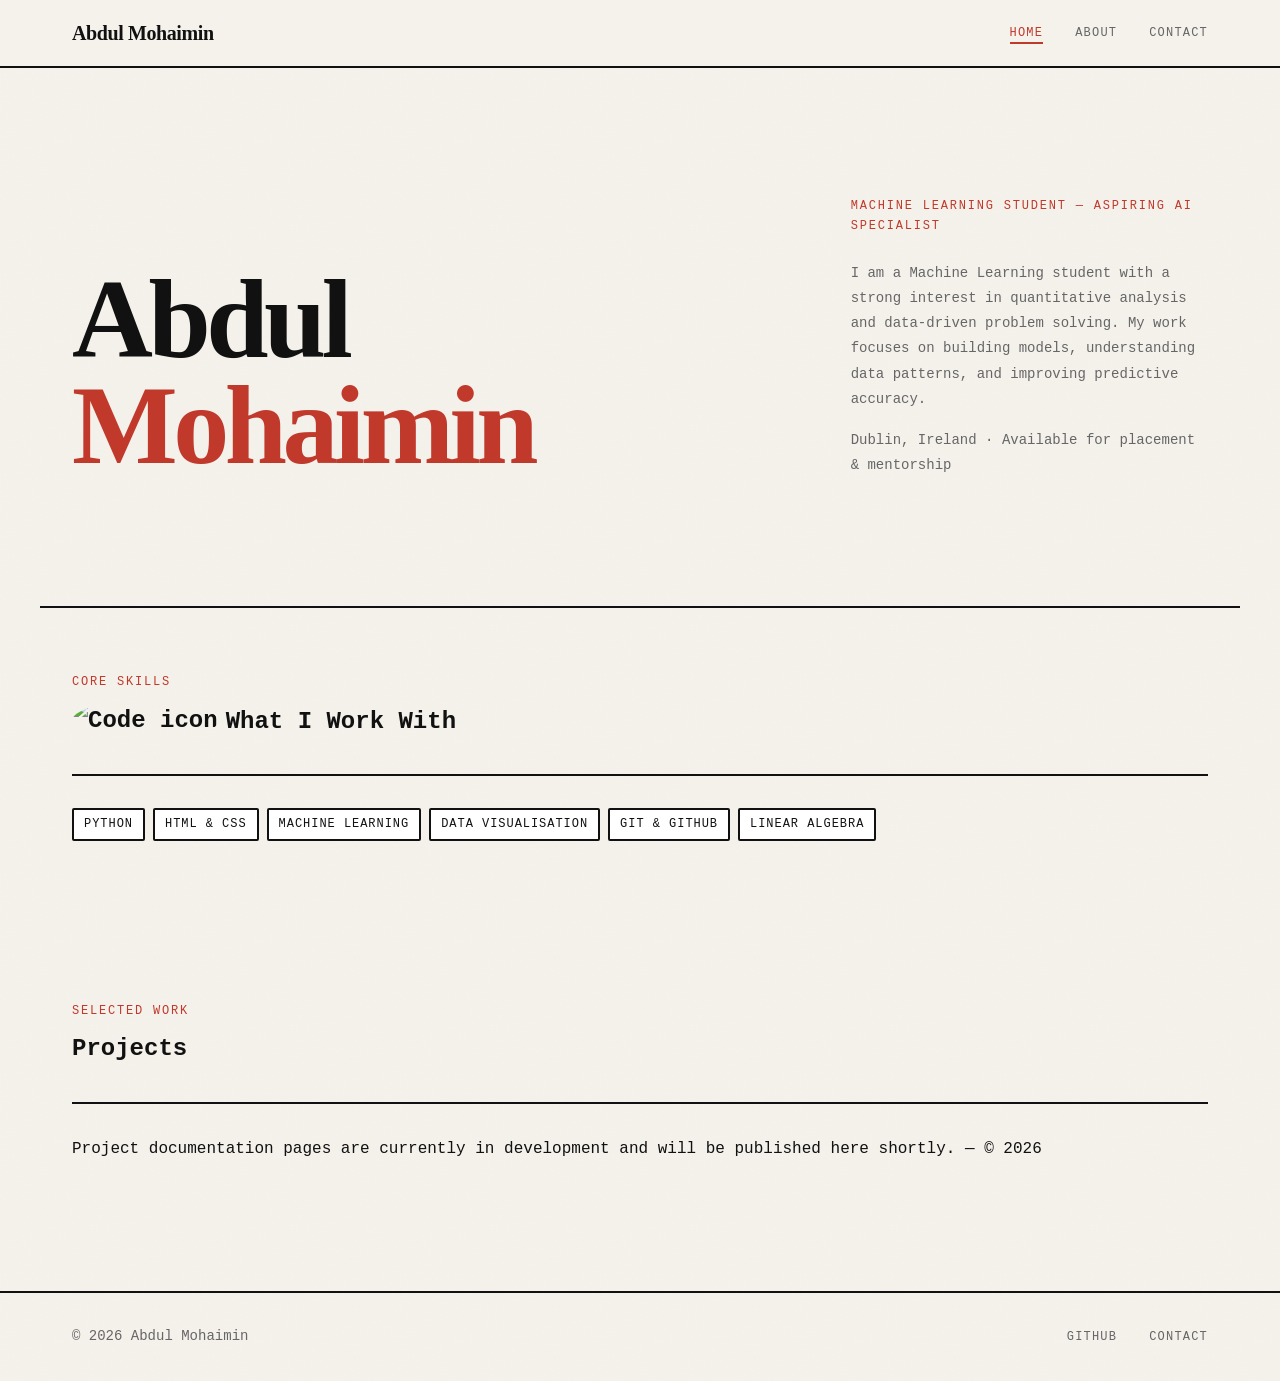
==== index.html @ 0f24d453 "Initial commit" ====
<!DOCTYPE html>
<html lang="en">
<head>
  <meta charset="UTF-8">
  <meta name="viewport" content="width=device-width, initial-scale=1.0">

  <!-- Title that shows in the browser tab -->
  <title>Abdul Mohaimin &mdash; ML Portfolio</title>

  <!-- Linking the shared stylesheet — one CSS file for all pages -->
  <link rel="stylesheet" href="styles.css">
</head>

<body>

  <!-- Header — sits at the top of every page
       I gave it the id="site-header" so I can target it
       specifically in CSS without affecting other elements -->
  <header class="site-header" id="site-header">
    <div class="container">

      <!-- My name as the site logo, links back to homepage -->
      <a href="index.html" class="site-logo">Abdul Mohaimin</a>

      <!-- Main nav — id="main-nav" lets me style it by ID in CSS
           aria-label helps screen readers know what this nav is for -->
      <nav class="site-nav" id="main-nav" aria-label="Primary navigation">
        <ul>
          <!-- class="active" highlights whichever page you're currently on -->
          <li><a href="index.html" class="active">Home</a></li>
          <li><a href="about.html">About</a></li>
          <li><a href="contact.html">Contact</a></li>
        </ul>
      </nav>

    </div>
  </header>


  <!-- Main content — everything the user actually reads goes in here
       id="main-content" is used by the CSS to set a minimum height -->
  <main id="main-content">


    <!-- Intro section — this is the big name + tagline block at the top
         I used a CSS grid to split it into two columns (name | description) -->
    <section class="intro-grid container" aria-labelledby="intro-name">

      <!-- The large heading with my name — split across two lines on purpose
           The <span> wraps my last name so I can colour it differently in CSS -->
      <h1 id="intro-name" class="intro-name">
        Abdul<br>
        <span>Mohaimin</span>
      </h1>

      <!-- Right side of the intro — my role and a short bio
           Using <header> here because it introduces this section -->
      <header class="intro-desc">
        <span class="label">Machine Learning Student &mdash; Aspiring AI Specialist</span>
        <p>I am a Machine Learning student with a strong interest in quantitative
           analysis and data&#8209;driven problem solving. My work focuses on building
           models, understanding data patterns, and improving predictive accuracy.</p>
        <p>Dublin, Ireland &middot; Available for placement &amp; mentorship</p>
      </header>

    </section>


    <!-- Skills section — a simple unordered list of what I work with
         The brief required at least one <ul> so this covers that -->
    <section class="section" aria-labelledby="skills-heading">
      <div class="container">

        <span class="label">Core Skills</span>
        <h2 id="skills-heading"><img src="images/code-icon.png" alt="Code icon" class="skills-icon">What I Work With</h2>
        <hr class="rule">

        <!-- Each skill is a list item styled as a tag in CSS -->
        <ul class="tech-stack">
          <li class="tag">Python</li>
          <li class="tag">HTML &amp; CSS</li>
          <li class="tag">Machine Learning</li>
          <li class="tag">Data Visualisation</li>
          <li class="tag">Git &amp; GitHub</li>
          <li class="tag">Linear Algebra</li>
        </ul>

      </div>
    </section>


    <!-- Projects section — cards are being added in Assignment 2
         Leaving this here as a placeholder so the structure is ready -->
    <section class="section" aria-labelledby="projects-heading">
      <div class="container">

        <span class="label">Selected Work</span>
        <h2 id="projects-heading">Projects</h2>
        <hr class="rule">

        <!-- Temporary message — project pages get linked here in Assignment 2 -->
        <p>Project documentation pages are currently in development
           and will be published here shortly. &mdash; &copy; 2026</p>

      </div>
    </section>


  </main>


  <!-- Footer — kept simple, just copyright and two links
       id="site-footer" used for CSS targeting -->
  <footer class="site-footer" id="site-footer">
    <div class="container">

      <!-- &copy; is the HTML entity for the © symbol -->
      <p class="footer-name">&copy; 2026 Abdul Mohaimin</p>

      <!-- rel="noopener" is a security best practice for links opening in a new tab -->
      <nav class="footer-links" aria-label="External profiles">
        <a href="https://github.com/abdulm20" target="_blank" rel="noopener">GitHub</a>
        <a href="contact.html">Contact</a>
      </nav>

    </div>
  </footer>


</body>
</html>
---- styles.css ----
/* ============================================================
   styles.css — shared stylesheet for all pages
   
   Design direction: editorial brutalism
   Black and cream palette, serif headings, monospace body text.
   Everything is structured and intentional — no decorative clutter.
   ============================================================ */


/* ── 1. CSS VARIABLES ──────────────────────────────────────────
   I store all the colours, fonts, and spacing here as variables.
   This way if I want to change something like the accent colour,
   I only have to change it in one place and it updates everywhere.
   ─────────────────────────────────────────────────────────────── */
:root {

  /* Colours */
  --clr-bg:      #f5f2ec;  /* cream background — easier on the eyes than pure white */
  --clr-surface: #ffffff;  /* white — used for card backgrounds */
  --clr-ink:     #111111;  /* near-black for text */
  --clr-muted:   #666666;  /* grey for secondary text and labels */
  --clr-border:  #111111;  /* all borders use this colour */
  --clr-accent:  #c0392b;  /* deep red — used for highlights, labels, active links */

  /* Fonts
     Playfair Display for big headings — feels editorial and serious
     IBM Plex Mono for body text — fits the technical/coding theme */
  --font-display: 'Playfair Display', Georgia, serif;
  --font-body:    'IBM Plex Mono', 'Courier New', monospace;

  /* Font size scale — I use rem so it respects the user's browser font settings */
  --text-xs:   0.75rem;
  --text-sm:   0.875rem;
  --text-base: 1rem;
  --text-lg:   1.25rem;
  --text-xl:   1.75rem;
  --text-2xl:  2.5rem;
  --text-3xl:  4rem;

  /* Spacing scale — used for padding, margin, and gap throughout */
  --space-xs:  0.5rem;
  --space-sm:  1rem;
  --space-md:  2rem;
  --space-lg:  4rem;
  --space-xl:  8rem;

  /* Max content width — stops lines getting too long on wide screens */
  --max-width: 1200px;

  /* Shorthand for the border style used everywhere */
  --border: 2px solid var(--clr-border);
}


/* ── 2. GOOGLE FONTS ────────────────────────────────────────────
   Loading both fonts in one @import call.
   ─────────────────────────────────────────────────────────────── */
@import url('https://fonts.googleapis.com/css2?family=IBM+Plex+Mono:wght@400;500&family=Playfair+Display:wght@700;900&display=swap');


/* ── 3. RESET & BASE STYLES ─────────────────────────────────────
   Browsers add their own margins and padding by default.
   I zero everything out here so I'm in full control of spacing.
   ─────────────────────────────────────────────────────────────── */
*,
*::before,
*::after {
  box-sizing: border-box; /* makes width calculations include padding and border */
  margin: 0;
  padding: 0;
}

html {
  scroll-behavior: smooth; /* smooth scrolling for any anchor links */
}

/* body — element selector setting global defaults for every page */
body {
  background-color: var(--clr-bg);
  color: var(--clr-ink);
  font-family: var(--font-body);
  font-size: var(--text-base);
  line-height: 1.7;
  text-align: left; /* explicit default — keeps all text left-aligned */

  /* A very subtle noise texture on the background — just adds a
     bit of depth without needing an actual image file */
  background-image: url("data:image/svg+xml,%3Csvg xmlns='http://www.w3.org/2000/svg' width='200' height='200'%3E%3Cfilter id='n'%3E%3CfeTurbulence type='fractalNoise' baseFrequency='0.75' numOctaves='4' stitchTiles='stitch'/%3E%3C/filter%3E%3Crect width='200' height='200' filter='url(%23n)' opacity='0.03'/%3E%3C/svg%3E");
}

/* ul, ol — removing the default browser bullet points */
ul, ol {
  list-style: none;
}

/* img — prevents images from ever overflowing their containers */
img {
  max-width: 100%;
  display: block;
}


/* ── 4. LINK STATES ─────────────────────────────────────────────
   All four pseudo-classes for links defined here as a base.
   Individual components like the nav override these as needed.
   ─────────────────────────────────────────────────────────────── */

/* Default unvisited link */
a:link {
  color: var(--clr-ink);
  text-decoration: none;
}

/* Link after the user has already visited it */
a:visited {
  color: var(--clr-muted);
  text-decoration: none;
}

/* Link on hover */
a:hover {
  color: var(--clr-accent);
  text-decoration: underline;
}

/* Link at the exact moment of being clicked */
a:active {
  color: var(--clr-accent);
  opacity: 0.7;
}


/* ── 5. ID SELECTORS ────────────────────────────────────────────
   IDs are used on the main landmark elements — the ones that
   appear exactly once per page. Helps target them specifically.
   ─────────────────────────────────────────────────────────────── */

/* The site header — sticky so it stays at the top when scrolling */
#site-header {
  border-bottom: var(--border);
  background-color: var(--clr-bg);
  position: sticky;
  top: 0;
  z-index: 100; /* sits above everything else on the page */
}

/* The main navigation inside the header */
#main-nav ul {
  display: flex;
  gap: var(--space-md);
  align-items: center;
}

/* The main content area — min-height stops short pages looking broken */
#main-content {
  min-height: 60vh;
}

/* The site footer */
#site-footer {
  border-top: var(--border);
  padding-block: var(--space-md);
  margin-top: var(--space-lg);
}


/* ── 6. LAYOUT UTILITIES ────────────────────────────────────────
   Reusable classes I use across multiple pages.
   ─────────────────────────────────────────────────────────────── */

/* .container — centres the content and limits its max width
   I use this as a wrapper inside most sections */
.container {
  max-width: var(--max-width);
  margin-inline: auto;       /* auto left and right margins = centred */
  padding-inline: var(--space-md);
}

/* .section — adds breathing room above and below each section */
.section {
  padding-block: var(--space-lg);
}

/* .label — the small uppercase red tag used to label each section */
.label {
  font-size: var(--text-xs);
  font-weight: 500;
  letter-spacing: 0.15em;
  text-transform: uppercase;
  color: var(--clr-accent);
  display: block;
  margin-bottom: var(--space-xs);
}

/* .rule — the heavy horizontal line used as a divider between sections */
.rule {
  border: none;
  border-top: var(--border);
  margin-block: var(--space-md);
}

/* .text-center — utility for centring text, used on the contact page */
.text-center {
  text-align: center;
}


/* ── 7. HEADER & NAVIGATION ─────────────────────────────────────
   The inner layout of the header — logo on the left, nav on the right.
   ─────────────────────────────────────────────────────────────── */

/* Flex row to push logo and nav to opposite ends */
.site-header .container {
  display: flex;
  align-items: center;
  justify-content: space-between;
  padding-block: var(--space-sm);
}

/* The logo / name link */
.site-logo {
  font-family: var(--font-display);
  font-size: var(--text-lg);
  font-weight: 900;
  letter-spacing: -0.02em;
  color: var(--clr-ink);
  text-decoration: none;
}

/* Override the base link states for the logo — always stays dark */
.site-logo:link,
.site-logo:visited {
  color: var(--clr-ink);
  text-decoration: none;
}

.site-logo:hover {
  color: var(--clr-accent);
  text-decoration: none;
}

/* Nav links */
.site-nav a {
  font-size: var(--text-xs);
  font-weight: 500;
  letter-spacing: 0.1em;
  text-transform: uppercase;
  color: var(--clr-muted);
  transition: color 0.2s ease;
}

/* Override base link states inside the nav */
.site-nav a:link,
.site-nav a:visited {
  color: var(--clr-muted);
  text-decoration: none;
}

.site-nav a:hover {
  color: var(--clr-ink);
  text-decoration: none;
}

.site-nav a:active {
  color: var(--clr-accent);
}

/* The active page link — red with a bottom border underline */
.site-nav a.active {
  color: var(--clr-accent);
  border-bottom: 2px solid var(--clr-accent);
  padding-bottom: 2px;
}


/* ── 8. FOOTER ──────────────────────────────────────────────────  */

/* Flex row — copyright on the left, links on the right */
#site-footer .container {
  display: flex;
  align-items: center;
  justify-content: space-between;
  flex-wrap: wrap; /* wraps to a new line on small screens */
  gap: var(--space-sm);
}

.footer-name {
  font-size: var(--text-sm);
  color: var(--clr-muted);
}

.footer-links {
  display: flex;
  gap: var(--space-md);
}

/* Footer link states — override the base to keep them muted */
.footer-links a:link,
.footer-links a:visited {
  font-size: var(--text-xs);
  letter-spacing: 0.1em;
  text-transform: uppercase;
  color: var(--clr-muted);
  text-decoration: none;
}

.footer-links a:hover {
  color: var(--clr-ink);
  text-decoration: none;
}

.footer-links a:active {
  color: var(--clr-accent);
}


/* ── 9. PAGE HERO ───────────────────────────────────────────────
   The banner section at the top of About and Contact pages.
   ─────────────────────────────────────────────────────────────── */
.page-hero {
  border-bottom: var(--border);
  padding-block: var(--space-lg);
}

/* h1 — element selector setting the base style for all main headings */
h1 {
  font-family: var(--font-display);
  font-weight: 900;
  line-height: 1.05;
  letter-spacing: -0.03em;
}

/* Hero h1 specifically — fluid size that scales with the viewport */
.page-hero h1 {
  font-size: clamp(2.5rem, 8vw, var(--text-3xl));
  max-width: 18ch; /* ch = width of the "0" character — limits line length */
}

.page-hero p {
  margin-top: var(--space-sm);
  font-size: var(--text-sm);
  color: var(--clr-muted);
  max-width: 55ch;
}


/* ── 10. HOMEPAGE — INTRO STRIP ─────────────────────────────────
   Two-column grid: my name takes up 2/3, the description takes 1/3.
   ─────────────────────────────────────────────────────────────── */
.intro-grid {
  display: grid;
  grid-template-columns: 2fr 1fr;
  gap: var(--space-lg);
  align-items: end; /* aligns content to the bottom of each column */
  padding-block: var(--space-xl);
  border-bottom: var(--border);
}

/* The big name heading */
.intro-name {
  font-family: var(--font-display);
  font-size: clamp(3rem, 12vw, 7rem);
  font-weight: 900;
  line-height: 0.95;
  letter-spacing: -0.04em;
}

/* The <span> inside the name — colours just the last name in red */
.intro-name span {
  color: var(--clr-accent);
}

/* Right column — role label and description paragraphs */
.intro-desc {
  display: flex;
  flex-direction: column;
  gap: var(--space-sm);
}

.intro-desc p {
  font-size: var(--text-sm);
  color: var(--clr-muted);
  line-height: 1.8;
}
/* Skills section icon — sits inline next to the heading */
.skills-icon {
  display: inline;
  width: 40px;
  height: 40px;
  border-radius: 50%; /* makes the white square appear as a circle */
  vertical-align: middle;
  margin-right: var(--space-xs);
}

/* ── 11. HOMEPAGE — PROJECT GRID ────────────────────────────────
   The card grid. auto-fill means it creates as many columns as
   fit, each at least 300px wide. Cards fill the row equally.
   ─────────────────────────────────────────────────────────────── */
.projects-grid {
  display: grid;
  grid-template-columns: repeat(auto-fill, minmax(300px, 1fr));
  gap: 0; /* no gap — the borders on the cards create the grid lines */
}

/* Individual project card */
.project-card {
  background-color: var(--clr-surface);
  border: var(--border); /* full border on all four sides */
  padding: var(--space-md);
  display: flex;
  flex-direction: column;
  gap: var(--space-sm);
  transition: background-color 0.2s ease;
  border-radius: 0; /* sharp corners to match the brutalist grid */
}

/* Hover state — inverts the card colours */
.project-card:hover {
  background-color: var(--clr-ink);
  color: var(--clr-bg);
}

/* The small "01", "02" index number in the top left of each card */
.project-card .card-index {
  font-size: var(--text-xs);
  color: var(--clr-muted);
  letter-spacing: 0.1em;
}

/* h2 — element selector for card titles */
.project-card h2 {
  font-family: var(--font-display);
  font-size: var(--text-xl);
  font-weight: 700;
  line-height: 1.2;
}

/* Card description text */
.project-card p {
  font-size: var(--text-sm);
  color: var(--clr-muted);
  flex-grow: 1; /* pushes the "View Project" link to the bottom */
}

.project-card:hover p {
  color: #aaaaaa;
}

/* Tech tag list inside a card */
.project-card .tech-list {
  display: flex;
  flex-wrap: wrap;
  gap: var(--space-xs);
}

/* Individual tech tag — slight border-radius to soften it slightly */
.project-card .tech-tag {
  font-size: var(--text-xs);
  letter-spacing: 0.08em;
  text-transform: uppercase;
  border: 1px solid currentColor;
  padding: 2px 8px;
  border-radius: 3px;
}

/* "View Project" link at the bottom of each card */
.project-card .card-link {
  font-size: var(--text-xs);
  font-weight: 500;
  letter-spacing: 0.12em;
  text-transform: uppercase;
  color: var(--clr-accent);
  display: inline-flex;
  align-items: center;
  gap: 4px;
  text-decoration: none;
}

.project-card .card-link:hover,
.project-card:hover .card-link {
  color: var(--clr-bg);
  text-decoration: none;
}

/* The → arrow is added automatically via CSS so I don't need it in the HTML */
.project-card .card-link::after {
  content: '→';
}


/* ── 12. ABOUT PAGE ─────────────────────────────────────────────  */

/* Two-column grid — bio slightly wider than the info column */
.about-grid {
  display: grid;
  grid-template-columns: 1.5fr 1fr;
  gap: var(--space-lg);
  align-items: start;
}

/* Each info block in the aside — skills, tools, education, contact */
.info-block {
  border-top: var(--border);
  padding-top: var(--space-sm);
  margin-bottom: var(--space-md);
}

/* h3 — element selector for info block headings */
.info-block h3 {
  font-size: var(--text-xs);
  letter-spacing: 0.15em;
  text-transform: uppercase;
  color: var(--clr-muted);
  margin-bottom: var(--space-sm);
}

.info-block p,
.info-block ul {
  font-size: var(--text-sm);
  color: var(--clr-ink);
}

/* A subtle line between each list item */
.info-block ul li {
  padding-block: 4px;
  border-bottom: 1px solid #e5e5e5;
}

/* The big heading in the bio column */
.about-bio h2 {
  font-family: var(--font-display);
  font-size: var(--text-2xl);
  font-weight: 700;
  line-height: 1.2;
  margin-bottom: var(--space-md);
}

.about-bio p {
  font-size: var(--text-base);
  color: var(--clr-muted);
  margin-bottom: var(--space-sm);
  max-width: 60ch;
}


/* ── 13. CONTACT PAGE ───────────────────────────────────────────
   Form layout and styling.
   ─────────────────────────────────────────────────────────────── */

/* Same two-column split as the about page */
.contact-grid {
  display: grid;
  grid-template-columns: 1.5fr 1fr;
  gap: var(--space-lg);
  align-items: start;
}

/* The form stacks its fields vertically */
.contact-form {
  display: flex;
  flex-direction: column;
  gap: var(--space-sm);
}

/* Each label + input pair lives in a .form-group */
.form-group {
  display: flex;
  flex-direction: column;
  gap: 6px;
}

/* label — element selector for form labels */
label {
  font-size: var(--text-xs);
  font-weight: 500;
  letter-spacing: 0.1em;
  text-transform: uppercase;
  color: var(--clr-muted);
}

/* input and textarea — element selectors, shared base styles for all fields */
input,
textarea {
  font-family: var(--font-body);
  font-size: var(--text-sm);
  color: var(--clr-ink);
  background-color: var(--clr-surface);
  border: var(--border);
  padding: var(--space-sm);
  width: 100%;
  border-radius: 4px; /* slightly rounded corners on inputs to show they're interactive */
  transition: border-color 0.2s ease;
}

/* Combination selector — input element + focus pseudo-class
   Highlights the active field with the accent colour */
input:focus,
textarea:focus {
  outline: none;
  border-color: var(--clr-accent);
}

/* textarea needs to be taller than a regular input */
textarea {
  min-height: 150px;
  resize: vertical; /* lets the user resize it vertically only */
}

/* .btn — the button style, used on the form and profile links */
.btn {
  font-family: var(--font-body);
  font-size: var(--text-xs);
  font-weight: 500;
  letter-spacing: 0.12em;
  text-transform: uppercase;
  color: var(--clr-bg);
  background-color: var(--clr-ink);
  border: var(--border);
  padding: var(--space-sm) var(--space-md);
  cursor: pointer;
  border-radius: 0; /* sharp corners — keeps it consistent with the card style */
  transition: background-color 0.2s ease, color 0.2s ease;
  display: inline-block;
  text-align: center;
}
a.btn:link,
a.btn:visited {
  color: var(--clr-bg);/* Keeps button text cream whether the link has been clicked before or not */
  text-decoration: none;
}

.btn:hover {
  background-color: var(--clr-accent);
  border-color: var(--clr-accent);
  color: var(--clr-surface);
  text-decoration: none;
}

.btn:active {
  opacity: 0.8;
}


/* ── 14. PROJECT PAGES ──────────────────────────────────────────
   Layout for neuron.html, language.html etc.
   Being populated in Assignment 2.
   ─────────────────────────────────────────────────────────────── */

/* Narrower column for readability — prose is harder to read at full width */
.project-article {
  max-width: 800px;
  margin-inline: auto;
  padding-block: var(--space-lg);
}

.project-article h2 {
  font-family: var(--font-display);
  font-size: var(--text-xl);
  font-weight: 700;
  margin-bottom: var(--space-sm);
}

.project-article p {
  font-size: var(--text-sm);
  color: var(--clr-muted);
  line-height: 1.9;
  max-width: 65ch;
  margin-bottom: var(--space-sm);
}

/* Placeholder boxes show where content needs to be filled in */
.placeholder-box {
  border: 2px dashed #cccccc;
  background-color: #fafafa;
  padding: var(--space-md);
  color: #999999;
  font-size: var(--text-sm);
  font-style: italic;
  border-radius: 4px; /* slightly rounded to look different from the structural borders */
  margin-bottom: var(--space-md);
}

/* Tech tag list on project pages */
.tech-stack {
  display: flex;
  flex-wrap: wrap;
  gap: var(--space-xs);
  margin-bottom: var(--space-md);
}

.tech-stack .tag {
  font-size: var(--text-xs);
  letter-spacing: 0.08em;
  text-transform: uppercase;
  border: var(--border);
  padding: 4px 10px;
  background-color: var(--clr-surface);
  border-radius: 2px;
}

/* The ← back to all projects link */
.back-link {
  display: inline-flex;
  align-items: center;
  gap: 6px;
  font-size: var(--text-xs);
  letter-spacing: 0.1em;
  text-transform: uppercase;
  color: var(--clr-muted);
  margin-bottom: var(--space-lg);
  transition: color 0.2s ease;
  text-decoration: none;
}

.back-link:hover {
  color: var(--clr-ink);
  text-decoration: none;
}

/* The ← arrow added via CSS */
.back-link::before {
  content: '←';
}


/* ── 15. RESPONSIVE — MEDIA QUERIES ─────────────────────────────
   I only override what actually needs to change at each breakpoint.
   Everything else stays the same.
   ─────────────────────────────────────────────────────────────── */

/* Tablet and below */
@media (max-width: 768px) {

  /* Intro grid goes to a single column — name above, description below */
  .intro-grid {
    grid-template-columns: 1fr;
    padding-block: var(--space-lg);
  }

  /* About and contact grids also stack vertically */
  .about-grid,
  .contact-grid {
    grid-template-columns: 1fr;
  }

  /* Project grid — one card per row */
  .projects-grid {
    grid-template-columns: 1fr;
  }

  /* Slightly smaller hero heading on tablet */
  .page-hero h1 {
    font-size: var(--text-2xl);
  }

  /* Footer stacks vertically */
  #site-footer .container {
    flex-direction: column;
    align-items: flex-start;
  }
}

/* Mobile */
@media (max-width: 480px) {

  /* Tighter side padding so content doesn't touch the screen edges */
  .container {
    padding-inline: var(--space-sm);
  }

  /* Less gap between nav links so they fit on one line */
  #main-nav ul {
    gap: var(--space-sm);
  }
}
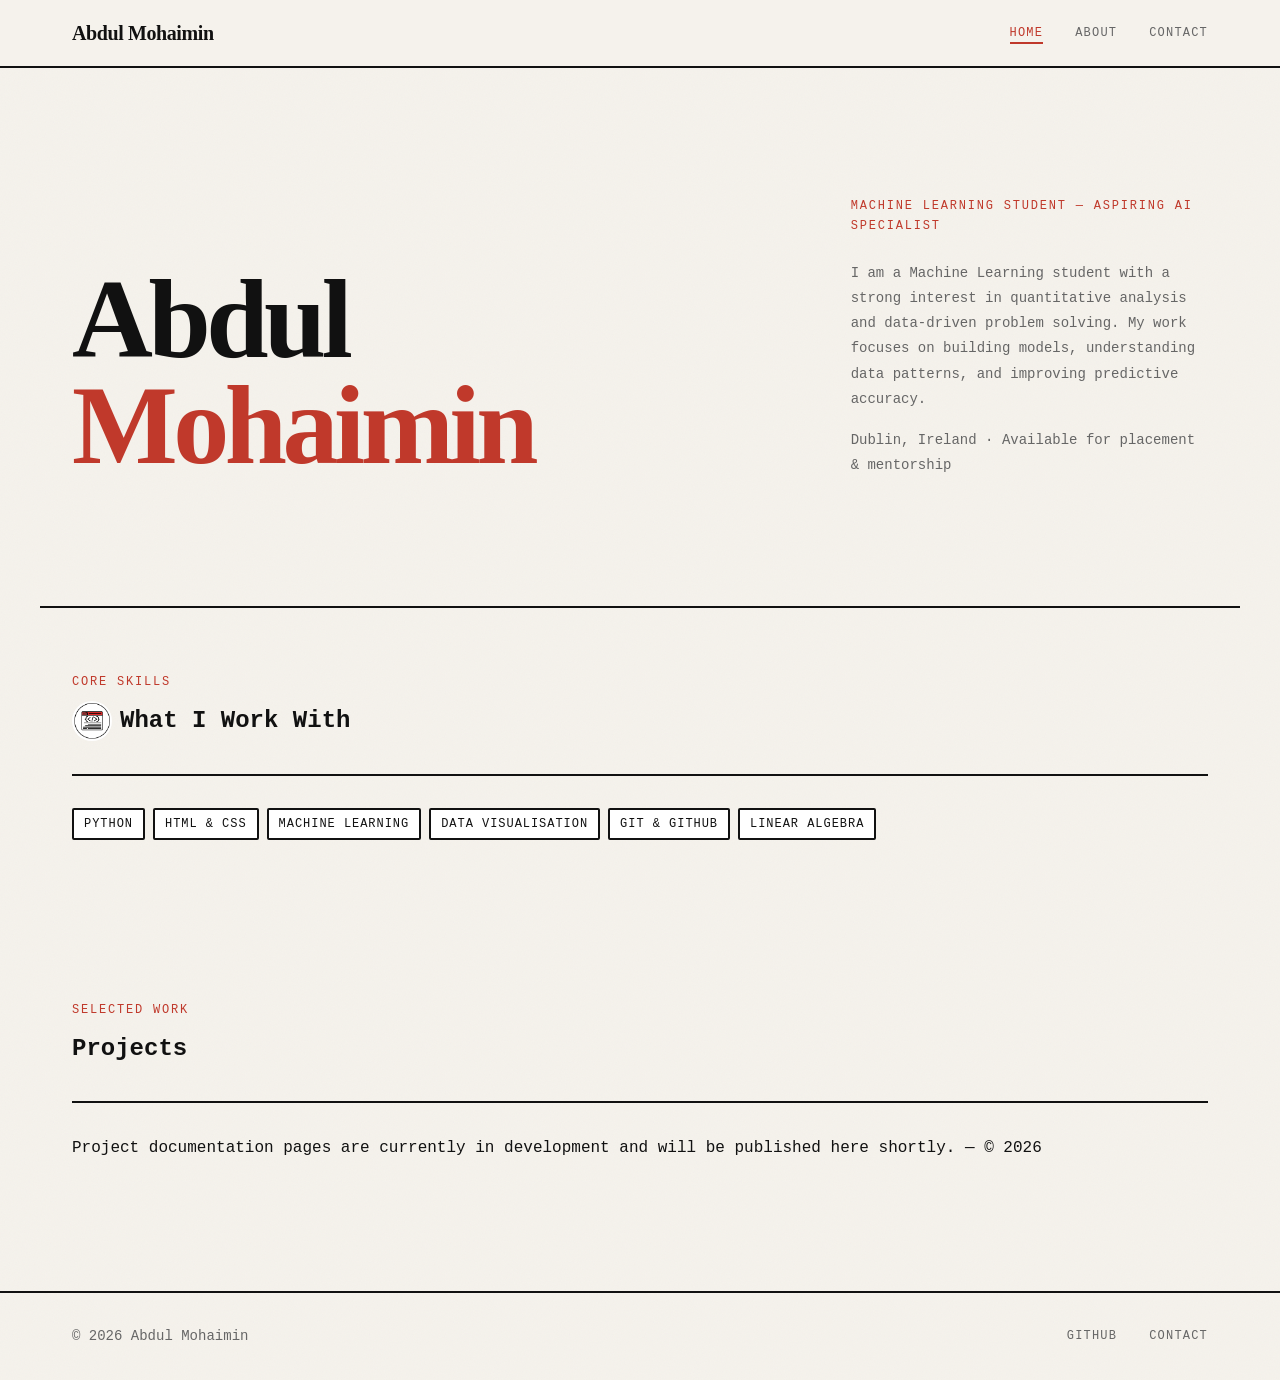
==== commit 80a380b1: "Fix image path capitalisation" ====
--- a/index.html
+++ b/index.html
@@ -72,7 +72,7 @@
       <div class="container">
 
         <span class="label">Core Skills</span>
-        <h2 id="skills-heading"><img src="images/code-icon.png" alt="Code icon" class="skills-icon">What I Work With</h2>
+        <h2 id="skills-heading"><img src="Images/code-icon.png" alt="Code icon" class="skills-icon">What I Work With</h2>
         <hr class="rule">
 
         <!-- Each skill is a list item styled as a tag in CSS -->
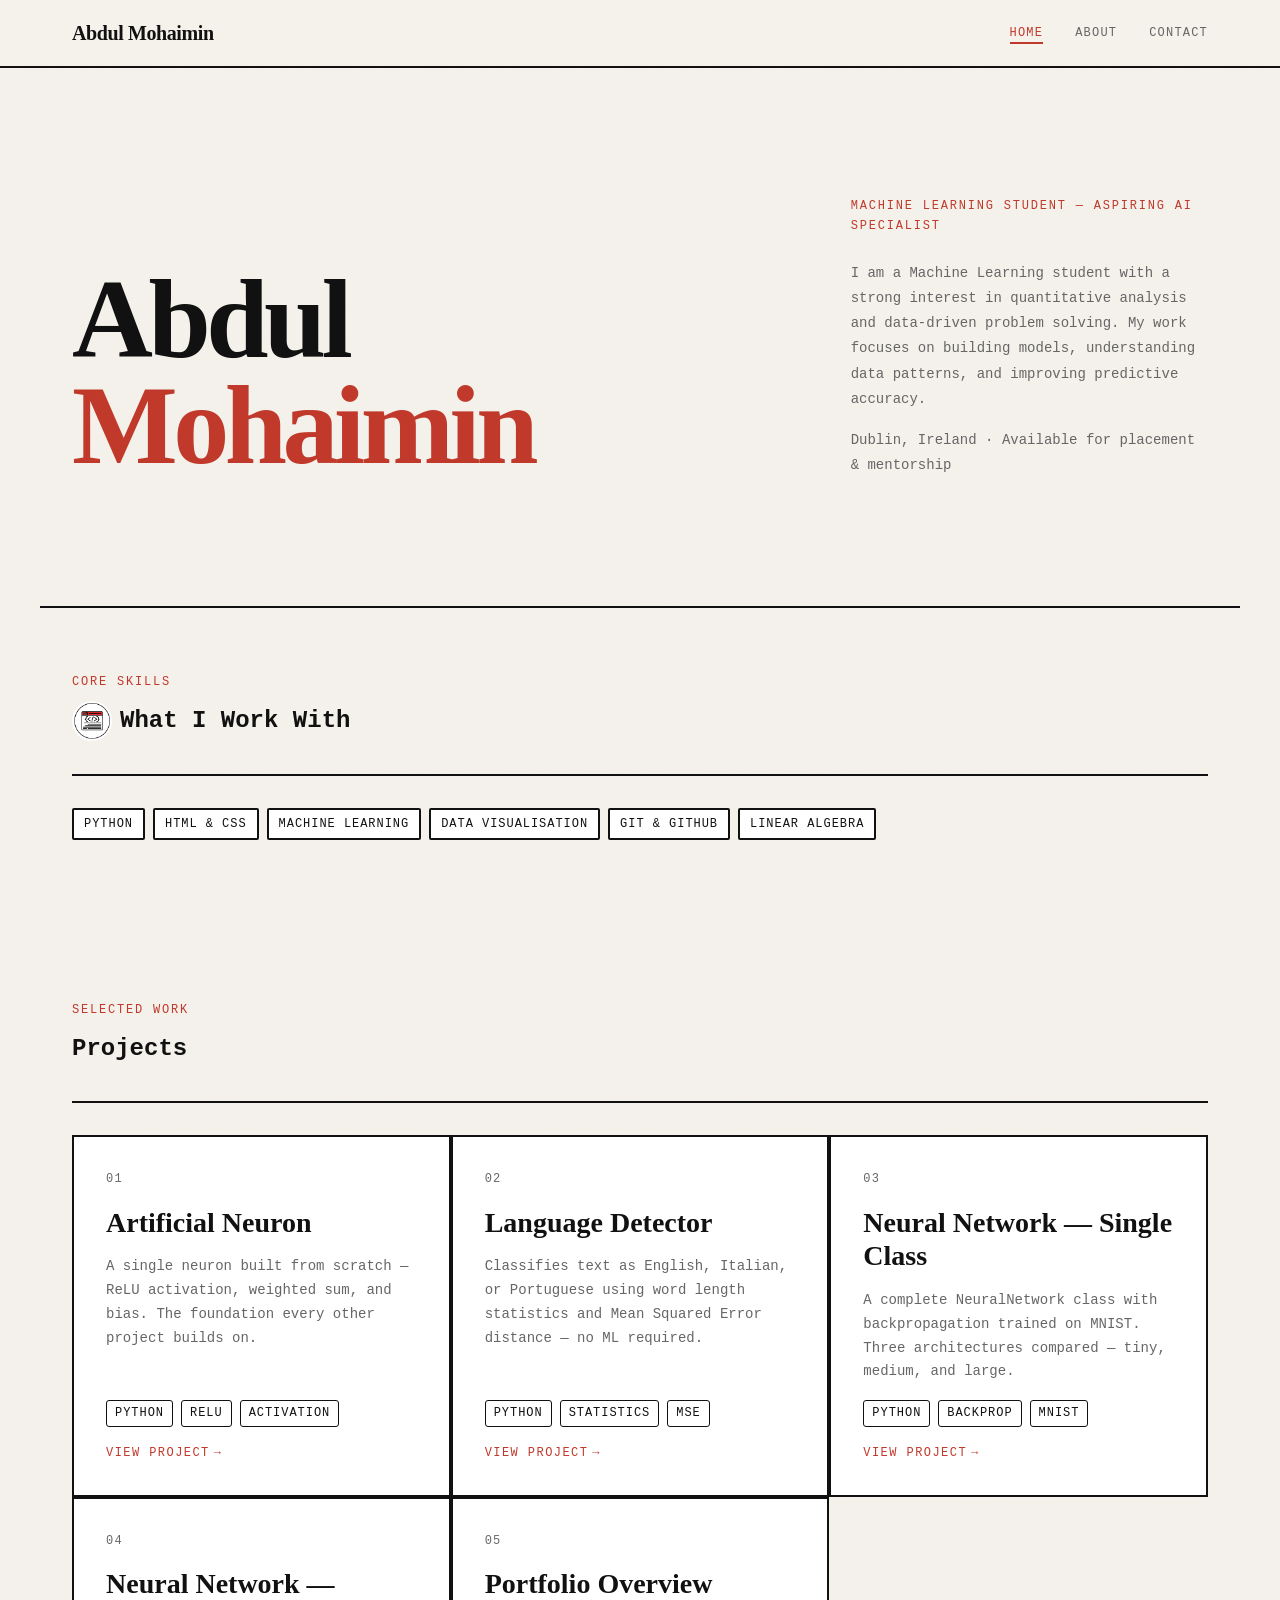
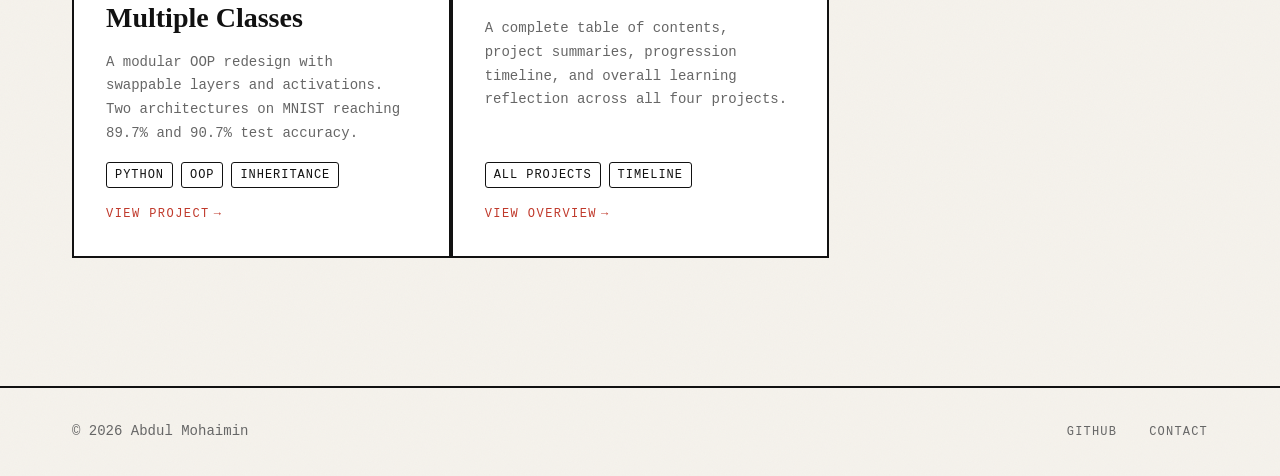
==== commit 5981d3c8: "Add Assignment 2 documentation pages with full code" ====
--- a/index.html
+++ b/index.html
@@ -89,8 +89,7 @@
     </section>
 
 
-    <!-- Projects section — cards are being added in Assignment 2
-         Leaving this here as a placeholder so the structure is ready -->
+    <!-- Projects section — five documentation pages linked here -->
     <section class="section" aria-labelledby="projects-heading">
       <div class="container">
 
@@ -98,9 +97,73 @@
         <h2 id="projects-heading">Projects</h2>
         <hr class="rule">
 
-        <!-- Temporary message — project pages get linked here in Assignment 2 -->
-        <p>Project documentation pages are currently in development
-           and will be published here shortly. &mdash; &copy; 2026</p>
+        <div class="projects-grid">
+
+          <!-- Card 01: Artificial Neuron -->
+          <article class="project-card" aria-labelledby="card1-heading">
+            <span class="card-index">01</span>
+            <h2 id="card1-heading">Artificial Neuron</h2>
+            <p>A single neuron built from scratch &mdash; ReLU activation, weighted sum, and bias. The foundation every other project builds on.</p>
+            <ul class="tech-list">
+              <li class="tech-tag">Python</li>
+              <li class="tech-tag">ReLU</li>
+              <li class="tech-tag">Activation</li>
+            </ul>
+            <a href="neuron.html" class="card-link">View Project</a>
+          </article>
+
+          <!-- Card 02: Language Detector -->
+          <article class="project-card" aria-labelledby="card2-heading">
+            <span class="card-index">02</span>
+            <h2 id="card2-heading">Language Detector</h2>
+            <p>Classifies text as English, Italian, or Portuguese using word length statistics and Mean Squared Error distance &mdash; no ML required.</p>
+            <ul class="tech-list">
+              <li class="tech-tag">Python</li>
+              <li class="tech-tag">Statistics</li>
+              <li class="tech-tag">MSE</li>
+            </ul>
+            <a href="language.html" class="card-link">View Project</a>
+          </article>
+
+          <!-- Card 03: Neural Network Single Class -->
+          <article class="project-card" aria-labelledby="card3-heading">
+            <span class="card-index">03</span>
+            <h2 id="card3-heading">Neural Network &mdash; Single Class</h2>
+            <p>A complete NeuralNetwork class with backpropagation trained on MNIST. Three architectures compared &mdash; tiny, medium, and large.</p>
+            <ul class="tech-list">
+              <li class="tech-tag">Python</li>
+              <li class="tech-tag">Backprop</li>
+              <li class="tech-tag">MNIST</li>
+            </ul>
+            <a href="nn-single.html" class="card-link">View Project</a>
+          </article>
+
+          <!-- Card 04: Neural Network Multi Class -->
+          <article class="project-card" aria-labelledby="card4-heading">
+            <span class="card-index">04</span>
+            <h2 id="card4-heading">Neural Network &mdash; Multiple Classes</h2>
+            <p>A modular OOP redesign with swappable layers and activations. Two architectures on MNIST reaching 89.7% and 90.7% test accuracy.</p>
+            <ul class="tech-list">
+              <li class="tech-tag">Python</li>
+              <li class="tech-tag">OOP</li>
+              <li class="tech-tag">Inheritance</li>
+            </ul>
+            <a href="nn-multi.html" class="card-link">View Project</a>
+          </article>
+
+          <!-- Card 05: Overview -->
+          <article class="project-card" aria-labelledby="card5-heading">
+            <span class="card-index">05</span>
+            <h2 id="card5-heading">Portfolio Overview</h2>
+            <p>A complete table of contents, project summaries, progression timeline, and overall learning reflection across all four projects.</p>
+            <ul class="tech-list">
+              <li class="tech-tag">All Projects</li>
+              <li class="tech-tag">Timeline</li>
+            </ul>
+            <a href="overview.html" class="card-link">View Overview</a>
+          </article>
+
+        </div>
 
       </div>
     </section>
--- a/styles.css
+++ b/styles.css
@@ -773,3 +773,306 @@
     gap: var(--space-sm);
   }
 }
+
+
+/* ── 16. PROJECT DOCUMENTATION PAGES — ASSIGNMENT 2 ────────────
+   Styles for code blocks, data tables, doc lists, aside callouts,
+   and the overview page layout.
+   ─────────────────────────────────────────────────────────────── */
+
+.code-label {
+  font-size: var(--text-xs);
+  font-weight: 500;
+  letter-spacing: 0.12em;
+  text-transform: uppercase;
+  color: var(--clr-muted);
+  margin-top: var(--space-md);
+  margin-bottom: var(--space-xs);
+}
+
+pre {
+  background-color: var(--clr-ink);
+  color: #f0ece4;
+  font-family: var(--font-body);
+  font-size: var(--text-sm);
+  line-height: 1.7;
+  padding: var(--space-md);
+  overflow-x: auto;
+  border-radius: 0;
+  margin-bottom: var(--space-md);
+  border-left: 4px solid var(--clr-accent);
+}
+
+code {
+  font-family: var(--font-body);
+  font-size: 0.9em;
+  background-color: #ede9e1;
+  padding: 2px 6px;
+  border-radius: 3px;
+}
+
+pre code {
+  background: none;
+  padding: 0;
+  border-radius: 0;
+  font-size: inherit;
+}
+
+.doc-table {
+  width: 100%;
+  border-collapse: collapse;
+  margin-bottom: var(--space-md);
+  font-size: var(--text-sm);
+}
+
+.doc-table caption {
+  font-size: var(--text-xs);
+  letter-spacing: 0.1em;
+  text-transform: uppercase;
+  color: var(--clr-muted);
+  text-align: left;
+  margin-bottom: var(--space-xs);
+}
+
+.doc-table thead th {
+  font-size: var(--text-xs);
+  font-weight: 500;
+  letter-spacing: 0.08em;
+  text-transform: uppercase;
+  color: var(--clr-muted);
+  border-bottom: var(--border);
+  padding: var(--space-xs) var(--space-sm);
+  text-align: left;
+}
+
+.doc-table tbody td {
+  padding: var(--space-xs) var(--space-sm);
+  border-bottom: 1px solid #e5e5e5;
+  vertical-align: top;
+}
+
+.doc-table tbody tr:nth-child(even) td {
+  background-color: #faf8f4;
+}
+
+.doc-list {
+  list-style: none;
+  padding: 0;
+  margin-bottom: var(--space-md);
+  counter-reset: doc-counter;
+}
+
+ol.doc-list li {
+  counter-increment: doc-counter;
+  padding: var(--space-xs) 0 var(--space-xs) 2.5rem;
+  border-bottom: 1px solid #e5e5e5;
+  position: relative;
+}
+
+ol.doc-list li::before {
+  content: counter(doc-counter, decimal-leading-zero);
+  position: absolute;
+  left: 0;
+  font-size: var(--text-xs);
+  font-weight: 500;
+  color: var(--clr-accent);
+  letter-spacing: 0.05em;
+  top: 0.55rem;
+}
+
+ul.doc-list li {
+  padding: var(--space-xs) 0 var(--space-xs) 1.5rem;
+  border-bottom: 1px solid #e5e5e5;
+  position: relative;
+}
+
+ul.doc-list li::before {
+  content: '\2014';
+  position: absolute;
+  left: 0;
+  color: var(--clr-accent);
+  font-weight: 700;
+}
+
+.doc-aside {
+  border: var(--border);
+  border-left: 4px solid var(--clr-accent);
+  padding: var(--space-md);
+  margin-block: var(--space-md);
+  background-color: var(--clr-surface);
+}
+
+.doc-aside h3 {
+  font-size: var(--text-xs);
+  font-weight: 500;
+  letter-spacing: 0.12em;
+  text-transform: uppercase;
+  color: var(--clr-accent);
+  margin-bottom: var(--space-xs);
+}
+
+.doc-aside p {
+  font-size: var(--text-sm);
+  color: var(--clr-muted);
+  margin: 0;
+}
+
+.overview-toc {
+  list-style: none;
+  padding: 0;
+  margin-bottom: var(--space-lg);
+}
+
+.overview-toc li { border-top: var(--border); }
+.overview-toc li:last-child { border-bottom: var(--border); }
+
+.overview-toc-link {
+  display: flex;
+  align-items: center;
+  gap: var(--space-md);
+  padding: var(--space-sm) 0;
+  text-decoration: none;
+}
+
+.overview-toc-link:hover { text-decoration: none; }
+
+.toc-index {
+  font-family: var(--font-display);
+  font-size: var(--text-xl);
+  font-weight: 900;
+  color: var(--clr-muted);
+  min-width: 3rem;
+  transition: color 0.15s ease;
+}
+
+.overview-toc-link:hover .toc-index { color: var(--clr-accent); }
+
+.toc-body {
+  display: flex;
+  flex-direction: column;
+  gap: 2px;
+  flex: 1;
+}
+
+.toc-title {
+  font-family: var(--font-display);
+  font-size: var(--text-lg);
+  font-weight: 700;
+  color: var(--clr-ink);
+  transition: color 0.15s ease;
+}
+
+.overview-toc-link:hover .toc-title { color: var(--clr-accent); }
+
+.toc-desc {
+  font-size: var(--text-sm);
+  color: var(--clr-muted);
+}
+
+.toc-arrow {
+  font-size: var(--text-lg);
+  color: var(--clr-muted);
+  transition: color 0.15s ease, transform 0.15s ease;
+}
+
+.overview-toc-link:hover .toc-arrow {
+  color: var(--clr-accent);
+  transform: translateX(4px);
+}
+
+.overview-grid {
+  display: grid;
+  grid-template-columns: repeat(auto-fill, minmax(280px, 1fr));
+  gap: var(--space-md);
+  margin-bottom: var(--space-lg);
+}
+
+.overview-card {
+  border: var(--border);
+  padding: var(--space-md);
+  background-color: var(--clr-surface);
+  display: flex;
+  flex-direction: column;
+  gap: var(--space-xs);
+}
+
+.overview-card h3 {
+  font-family: var(--font-display);
+  font-size: var(--text-lg);
+  font-weight: 700;
+  line-height: 1.2;
+}
+
+.overview-card h3 a:link,
+.overview-card h3 a:visited {
+  color: var(--clr-ink);
+  text-decoration: none;
+}
+
+.overview-card h3 a:hover {
+  color: var(--clr-accent);
+  text-decoration: none;
+}
+
+.overview-card p {
+  font-size: var(--text-sm);
+  color: var(--clr-muted);
+  flex-grow: 1;
+}
+
+.tag-list {
+  display: flex;
+  flex-wrap: wrap;
+  gap: var(--space-xs);
+  list-style: none;
+  padding: 0;
+  margin-top: auto;
+}
+
+@media (max-width: 768px) {
+  .overview-grid { grid-template-columns: 1fr; }
+  .toc-index { font-size: var(--text-lg); min-width: 2rem; }
+  .toc-title { font-size: var(--text-base); }
+  pre { font-size: var(--text-xs); padding: var(--space-sm); }
+  .doc-table { font-size: var(--text-xs); }
+  .doc-table thead th,
+  .doc-table tbody td { padding: 4px var(--space-xs); }
+}
+
+@media (max-width: 480px) {
+  .overview-toc-link { gap: var(--space-sm); }
+  .toc-desc { display: none; }
+}
+
+/* ── Collapsible full-code sections ──────────────────────────── */
+
+.code-details {
+  margin-bottom: var(--space-md);
+}
+
+.code-details-summary {
+  font-family: var(--font-body);
+  font-size: var(--text-xs);
+  font-weight: 500;
+  letter-spacing: 0.12em;
+  text-transform: uppercase;
+  color: var(--clr-accent);
+  cursor: pointer;
+  padding: var(--space-sm) 0;
+  border-top: var(--border);
+  display: block;
+  list-style: none;
+  user-select: none;
+}
+
+.code-details-summary::-webkit-details-marker {
+  display: none;
+}
+
+.code-details[open] .code-details-summary {
+  margin-bottom: var(--space-xs);
+}
+
+.code-details pre {
+  margin-top: 0;
+}
